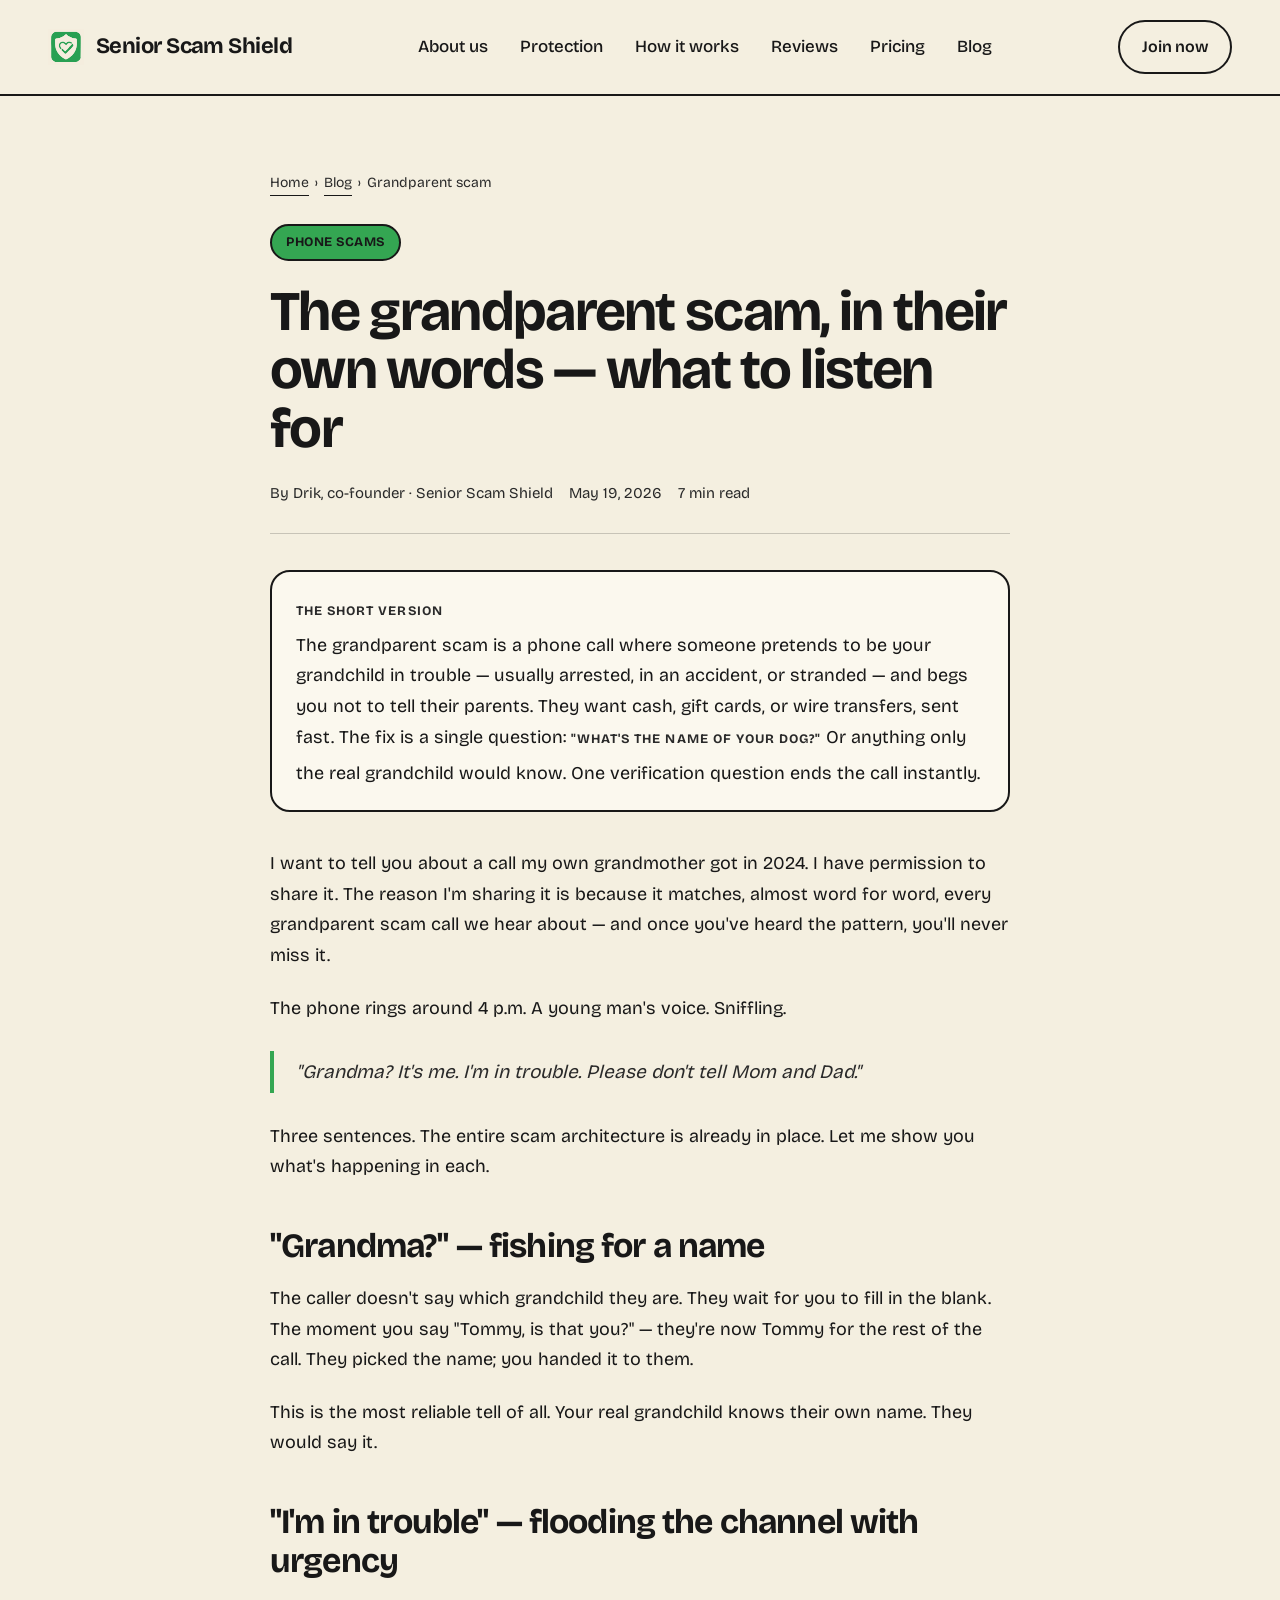
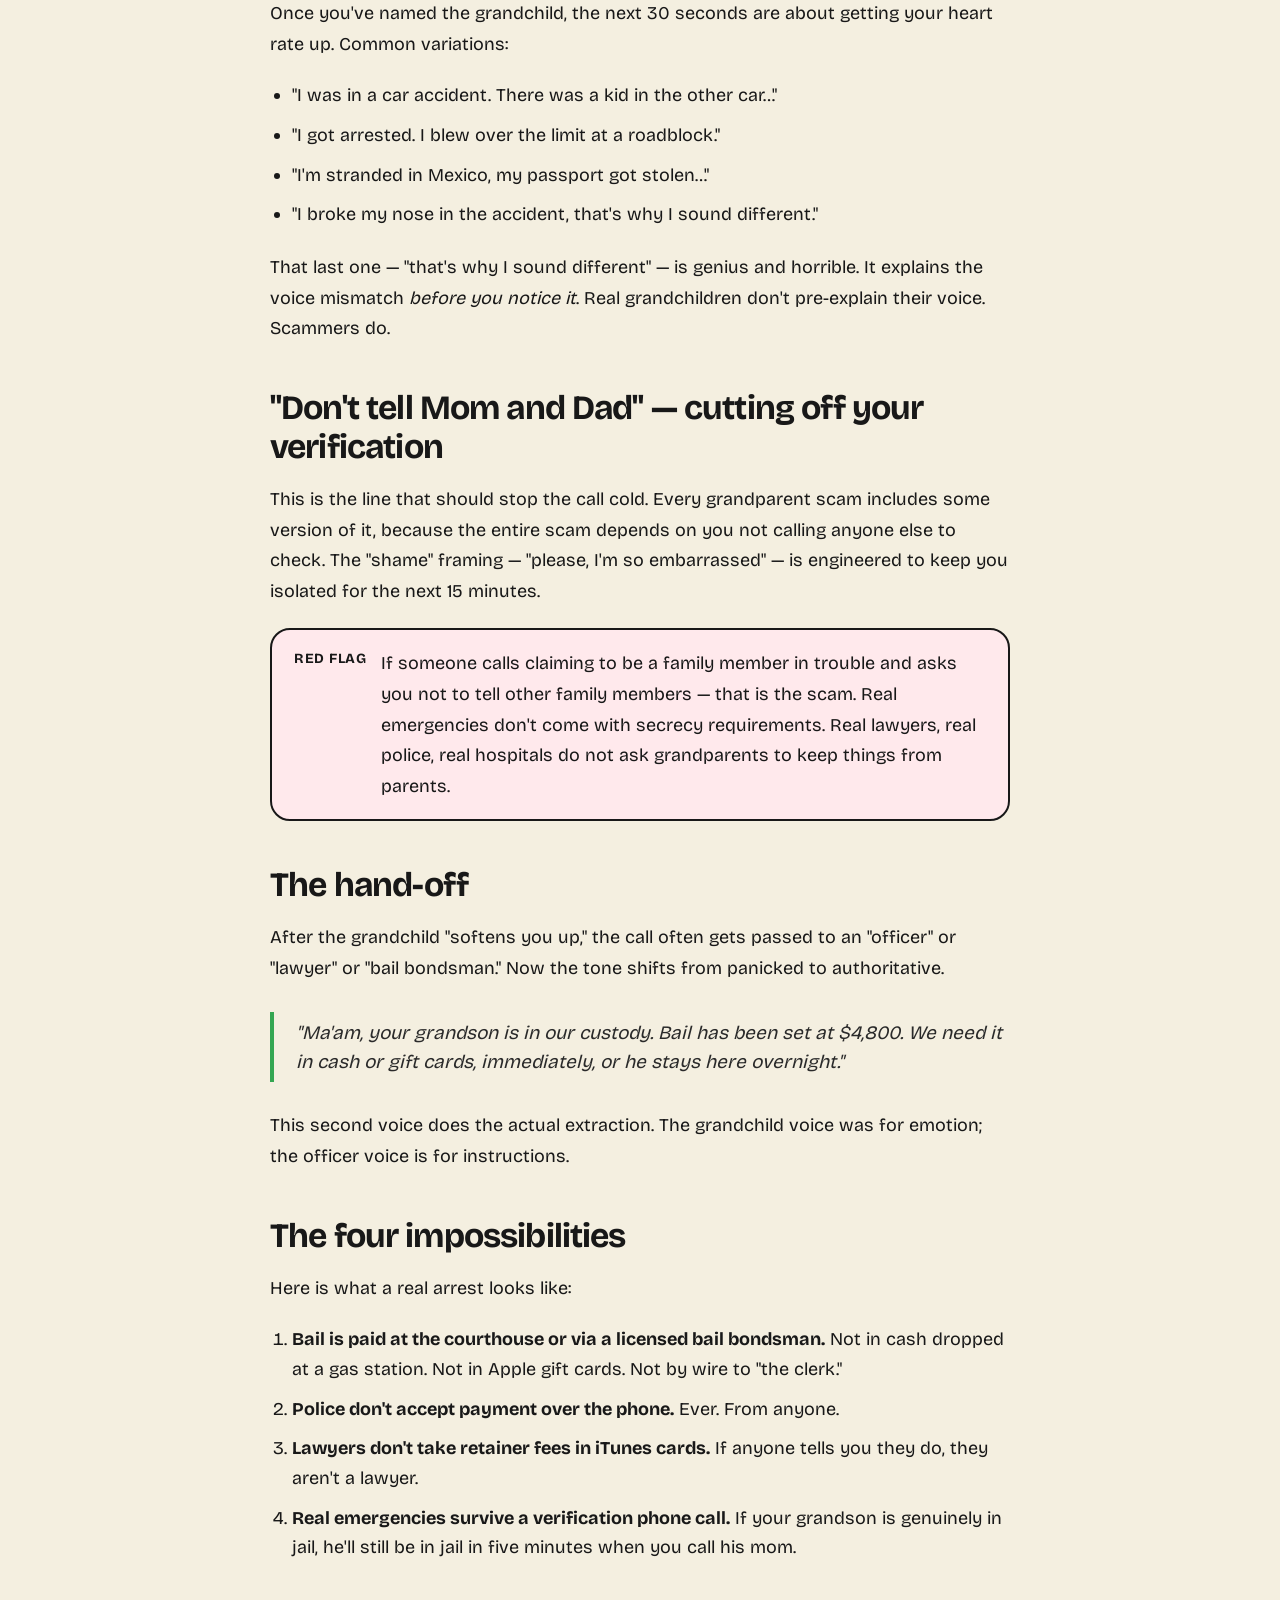
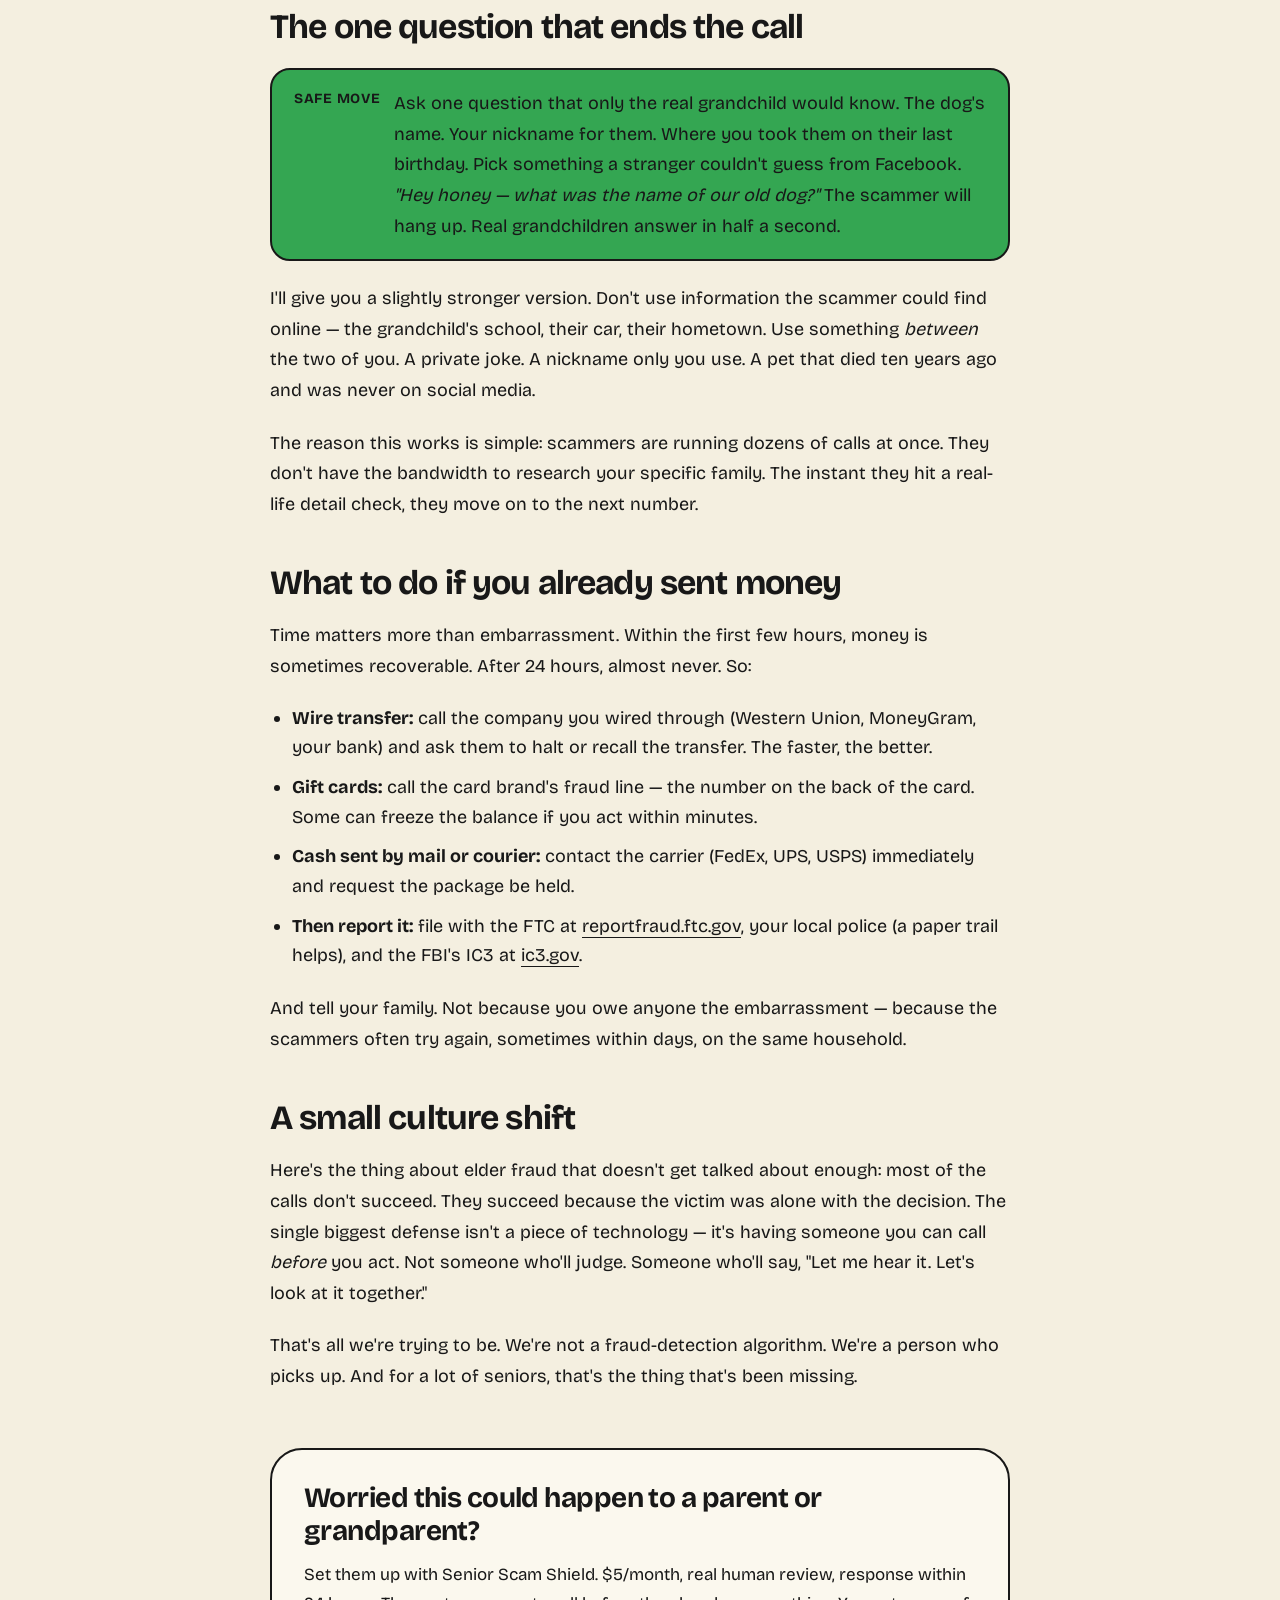
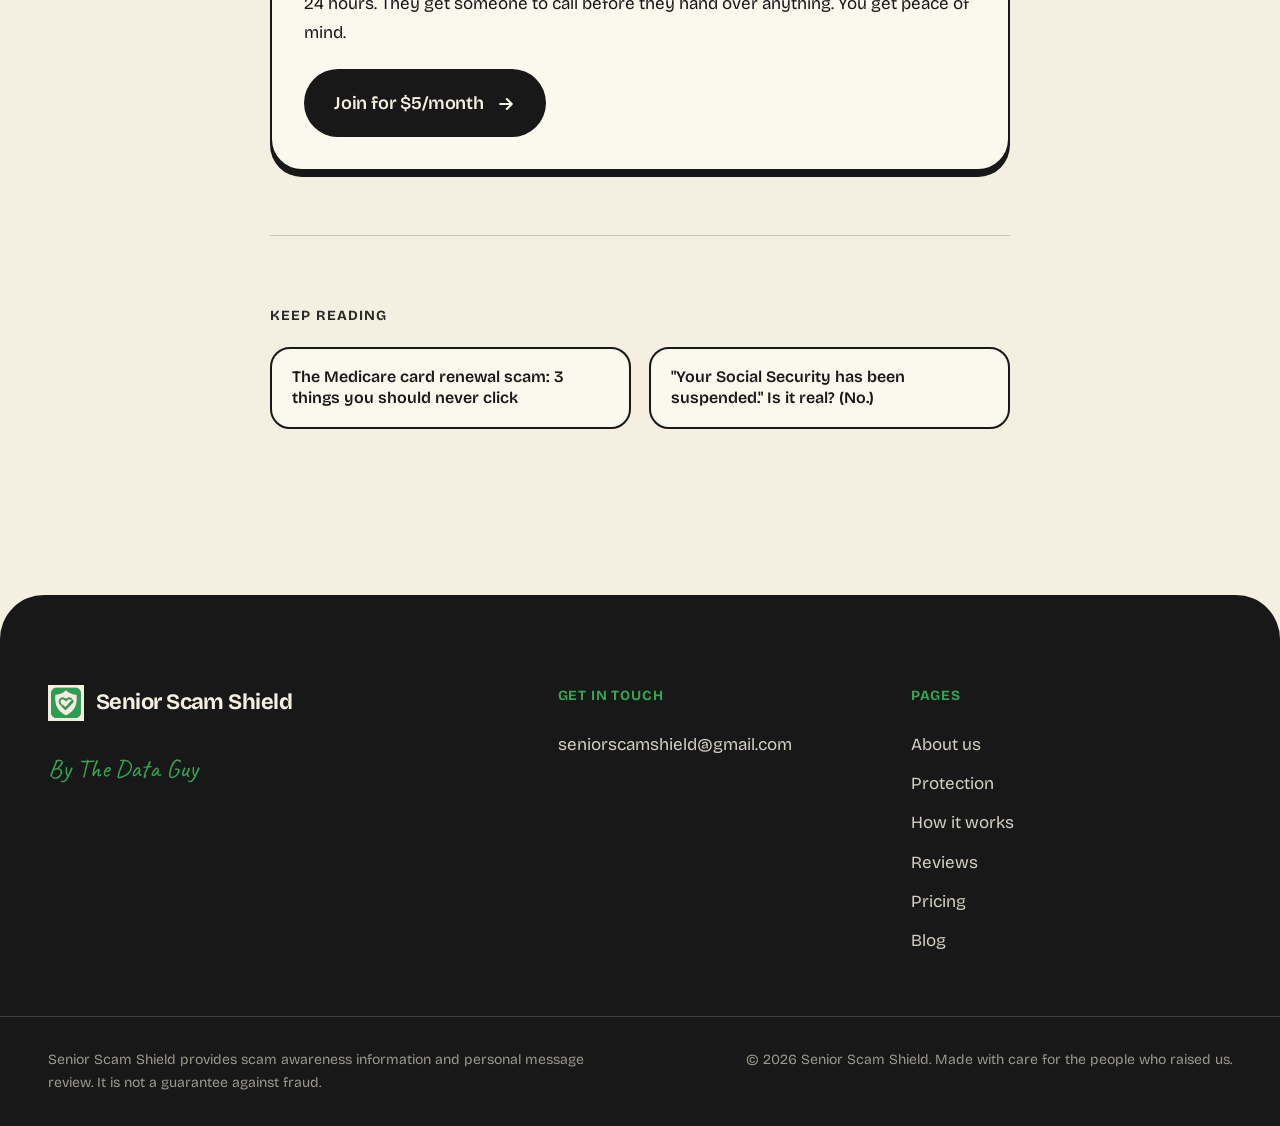
==== blog/grandparent-scam.html @ 58e9f5ec "Initial site build" ====
<!DOCTYPE html>
<html lang="en">
<head>
<meta charset="UTF-8" />
<meta name="viewport" content="width=device-width, initial-scale=1.0" />
<title>The Grandparent Scam, In Their Own Words — What to Listen For | Senior Scam Shield</title>
<meta name="description" content="A real-feeling script from the grandparent scam, broken down line by line. The exact phrases scammers use to bypass your judgment — and the one question that ends the call every time." />
<meta name="theme-color" content="#34A652" />
<meta name="robots" content="index, follow, max-image-preview:large" />
<link rel="canonical" href="https://seniorscamshield.io/blog/grandparent-scam.html" />

<meta property="og:type" content="article" />
<meta property="og:site_name" content="Senior Scam Shield" />
<meta property="og:title" content="The grandparent scam, in their own words — what to listen for" />
<meta property="og:description" content="A line-by-line breakdown of the grandparent scam and the one question that ends the call every time." />
<meta property="og:url" content="https://seniorscamshield.io/blog/grandparent-scam.html" />
<meta property="og:image" content="https://seniorscamshield.io/public/og-image.png" />
<meta property="og:image:width" content="1200" />
<meta property="og:image:height" content="630" />
<meta property="article:published_time" content="2026-05-19" />
<meta property="article:author" content="Drik" />
<meta property="article:section" content="Phone scams" />

<meta name="twitter:card" content="summary_large_image" />
<meta name="twitter:title" content="The grandparent scam, in their own words — what to listen for" />
<meta name="twitter:description" content="A line-by-line breakdown of the grandparent scam and the one question that ends the call every time." />
<meta name="twitter:image" content="https://seniorscamshield.io/public/og-image.png" />

<link rel="icon" href="../favicon.svg" type="image/svg+xml" />

<link rel="preconnect" href="https://fonts.googleapis.com" />
<link rel="preconnect" href="https://fonts.gstatic.com" crossorigin />
<link rel="dns-prefetch" href="https://gumroad.com" />
<link href="https://fonts.googleapis.com/css2?family=Bricolage+Grotesque:opsz,wght@12..96,300;12..96,400;12..96,500;12..96,600;12..96,700;12..96,800&family=Caveat:wght@500;700&display=swap" rel="stylesheet" />
<link rel="stylesheet" href="../styles.css" />
<link rel="stylesheet" href="blog.css" />

<script type="application/ld+json">
{
  "@context": "https://schema.org",
  "@graph": [
    {
      "@type": "BlogPosting",
      "@id": "https://seniorscamshield.io/blog/grandparent-scam.html",
      "headline": "The grandparent scam, in their own words — what to listen for",
      "description": "A line-by-line breakdown of the grandparent scam, the exact phrases scammers use, and the one question that ends the call every time.",
      "datePublished": "2026-05-19",
      "dateModified": "2026-05-19",
      "author": {
        "@type": "Person",
        "name": "Drik",
        "url": "https://seniorscamshield.io/#drik"
      },
      "publisher": {
        "@type": "Organization",
        "name": "Senior Scam Shield",
        "logo": {
          "@type": "ImageObject",
          "url": "https://seniorscamshield.io/public/logo.svg"
        }
      },
      "image": "https://seniorscamshield.io/public/og-image.png",
      "mainEntityOfPage": "https://seniorscamshield.io/blog/grandparent-scam.html",
      "inLanguage": "en-US",
      "articleSection": "Phone scams",
      "keywords": "grandparent scam, grandchild emergency scam, family emergency scam, grandparent scam script"
    },
    {
      "@type": "BreadcrumbList",
      "itemListElement": [
        { "@type": "ListItem", "position": 1, "name": "Home", "item": "https://seniorscamshield.io/" },
        { "@type": "ListItem", "position": 2, "name": "Blog", "item": "https://seniorscamshield.io/blog/" },
        { "@type": "ListItem", "position": 3, "name": "Grandparent scam" }
      ]
    }
  ]
}
</script>
</head>
<body>

<a href="#main" class="skip-link">Skip to content</a>

<header class="site-header">
  <div class="container header-inner">
    <a href="../" class="brand" aria-label="Senior Scam Shield home">
      <img src="../public/logo.svg" alt="" class="brand-mark" width="40" height="40" />
      <span class="brand-name">Senior Scam Shield</span>
    </a>
    <nav class="primary-nav" id="primary-nav" aria-label="Primary">
      <a href="../#about">About us</a>
      <a href="../#protection">Protection</a>
      <a href="../#how-it-works">How it works</a>
      <a href="../#reviews">Reviews</a>
      <a href="../#pricing">Pricing</a>
      <a href="./">Blog</a>
      <a href="https://seniorscamshield.gumroad.com/l/kubmg" class="mobile-join btn btn-primary btn-sm" data-checkout target="_blank" rel="noopener">Join now</a>
    </nav>
    <a href="https://seniorscamshield.gumroad.com/l/kubmg" class="btn btn-outline btn-sm desktop-join" data-checkout target="_blank" rel="noopener">Join now</a>
    <button class="menu-toggle" aria-label="Open menu" aria-expanded="false" aria-controls="primary-nav">
      <span></span><span></span><span></span>
    </button>
  </div>
</header>

<main id="main" class="article-wrap">
  <div class="container">
    <article class="article">
      <nav class="breadcrumb" aria-label="Breadcrumb">
        <a href="../">Home</a> <span aria-hidden="true">›</span>
        <a href="./">Blog</a> <span aria-hidden="true">›</span>
        <span>Grandparent scam</span>
      </nav>

      <span class="post-eyebrow">Phone scams</span>
      <h1>The grandparent scam, in their own words — what to listen for</h1>

      <div class="article-meta">
        <span>By Drik, co-founder · Senior Scam Shield</span>
        <span>May 19, 2026</span>
        <span>7 min read</span>
      </div>

      <div class="tldr">
        <strong>The short version</strong>
        <p style="margin:0;">The grandparent scam is a phone call where someone pretends to be your grandchild in trouble — usually arrested, in an accident, or stranded — and begs you not to tell their parents. They want cash, gift cards, or wire transfers, sent fast. The fix is a single question: <strong>"What's the name of your dog?"</strong> Or anything only the real grandchild would know. One verification question ends the call instantly.</p>
      </div>

      <p>I want to tell you about a call my own grandmother got in 2024. I have permission to share it. The reason I'm sharing it is because it matches, almost word for word, every grandparent scam call we hear about — and once you've heard the pattern, you'll never miss it.</p>

      <p>The phone rings around 4 p.m. A young man's voice. Sniffling.</p>

      <blockquote>"Grandma? It's me. I'm in trouble. Please don't tell Mom and Dad."</blockquote>

      <p>Three sentences. The entire scam architecture is already in place. Let me show you what's happening in each.</p>

      <h2>"Grandma?" — fishing for a name</h2>
      <p>The caller doesn't say which grandchild they are. They wait for you to fill in the blank. The moment you say "Tommy, is that you?" — they're now Tommy for the rest of the call. They picked the name; you handed it to them.</p>
      <p>This is the most reliable tell of all. Your real grandchild knows their own name. They would say it.</p>

      <h2>"I'm in trouble" — flooding the channel with urgency</h2>
      <p>Once you've named the grandchild, the next 30 seconds are about getting your heart rate up. Common variations:</p>
      <ul>
        <li>"I was in a car accident. There was a kid in the other car…"</li>
        <li>"I got arrested. I blew over the limit at a roadblock."</li>
        <li>"I'm stranded in Mexico, my passport got stolen…"</li>
        <li>"I broke my nose in the accident, that's why I sound different."</li>
      </ul>
      <p>That last one — "that's why I sound different" — is genius and horrible. It explains the voice mismatch <em>before you notice it</em>. Real grandchildren don't pre-explain their voice. Scammers do.</p>

      <h2>"Don't tell Mom and Dad" — cutting off your verification</h2>
      <p>This is the line that should stop the call cold. Every grandparent scam includes some version of it, because the entire scam depends on you not calling anyone else to check. The "shame" framing — "please, I'm so embarrassed" — is engineered to keep you isolated for the next 15 minutes.</p>

      <div class="red-flag">
        <span class="tag">Red flag</span>
        <p style="margin:0;">If someone calls claiming to be a family member in trouble and asks you not to tell other family members — that is the scam. Real emergencies don't come with secrecy requirements. Real lawyers, real police, real hospitals do not ask grandparents to keep things from parents.</p>
      </div>

      <h2>The hand-off</h2>
      <p>After the grandchild "softens you up," the call often gets passed to an "officer" or "lawyer" or "bail bondsman." Now the tone shifts from panicked to authoritative.</p>
      <blockquote>"Ma'am, your grandson is in our custody. Bail has been set at $4,800. We need it in cash or gift cards, immediately, or he stays here overnight."</blockquote>
      <p>This second voice does the actual extraction. The grandchild voice was for emotion; the officer voice is for instructions.</p>

      <h2>The four impossibilities</h2>
      <p>Here is what a real arrest looks like:</p>
      <ol>
        <li><strong>Bail is paid at the courthouse or via a licensed bail bondsman.</strong> Not in cash dropped at a gas station. Not in Apple gift cards. Not by wire to "the clerk."</li>
        <li><strong>Police don't accept payment over the phone.</strong> Ever. From anyone.</li>
        <li><strong>Lawyers don't take retainer fees in iTunes cards.</strong> If anyone tells you they do, they aren't a lawyer.</li>
        <li><strong>Real emergencies survive a verification phone call.</strong> If your grandson is genuinely in jail, he'll still be in jail in five minutes when you call his mom.</li>
      </ol>

      <h2>The one question that ends the call</h2>

      <div class="safe-tip">
        <span class="tag">Safe move</span>
        <p style="margin:0;">Ask one question that only the real grandchild would know. The dog's name. Your nickname for them. Where you took them on their last birthday. Pick something a stranger couldn't guess from Facebook. <em>"Hey honey — what was the name of our old dog?"</em> The scammer will hang up. Real grandchildren answer in half a second.</p>
      </div>

      <p>I'll give you a slightly stronger version. Don't use information the scammer could find online — the grandchild's school, their car, their hometown. Use something <em>between</em> the two of you. A private joke. A nickname only you use. A pet that died ten years ago and was never on social media.</p>

      <p>The reason this works is simple: scammers are running dozens of calls at once. They don't have the bandwidth to research your specific family. The instant they hit a real-life detail check, they move on to the next number.</p>

      <h2>What to do if you already sent money</h2>
      <p>Time matters more than embarrassment. Within the first few hours, money is sometimes recoverable. After 24 hours, almost never. So:</p>
      <ul>
        <li><strong>Wire transfer:</strong> call the company you wired through (Western Union, MoneyGram, your bank) and ask them to halt or recall the transfer. The faster, the better.</li>
        <li><strong>Gift cards:</strong> call the card brand's fraud line — the number on the back of the card. Some can freeze the balance if you act within minutes.</li>
        <li><strong>Cash sent by mail or courier:</strong> contact the carrier (FedEx, UPS, USPS) immediately and request the package be held.</li>
        <li><strong>Then report it:</strong> file with the FTC at <a href="https://reportfraud.ftc.gov/" target="_blank" rel="noopener">reportfraud.ftc.gov</a>, your local police (a paper trail helps), and the FBI's IC3 at <a href="https://www.ic3.gov/" target="_blank" rel="noopener">ic3.gov</a>.</li>
      </ul>
      <p>And tell your family. Not because you owe anyone the embarrassment — because the scammers often try again, sometimes within days, on the same household.</p>

      <h2>A small culture shift</h2>
      <p>Here's the thing about elder fraud that doesn't get talked about enough: most of the calls don't succeed. They succeed because the victim was alone with the decision. The single biggest defense isn't a piece of technology — it's having someone you can call <em>before</em> you act. Not someone who'll judge. Someone who'll say, "Let me hear it. Let's look at it together."</p>

      <p>That's all we're trying to be. We're not a fraud-detection algorithm. We're a person who picks up. And for a lot of seniors, that's the thing that's been missing.</p>

      <div class="article-cta">
        <h3>Worried this could happen to a parent or grandparent?</h3>
        <p>Set them up with Senior Scam Shield. $5/month, real human review, response within 24 hours. They get someone to call before they hand over anything. You get peace of mind.</p>
        <a href="https://seniorscamshield.gumroad.com/l/kubmg" class="btn btn-primary" data-checkout target="_blank" rel="noopener">
          Join for $5/month
          <svg viewBox="0 0 24 24" aria-hidden="true"><path d="M5 12h13M13 6l6 6-6 6" fill="none" stroke="currentColor" stroke-width="2.5" stroke-linecap="round" stroke-linejoin="round"/></svg>
        </a>
      </div>

      <section class="related">
        <h3>Keep reading</h3>
        <div class="related-list">
          <a href="medicare-card-renewal-scam.html">The Medicare card renewal scam: 3 things you should never click</a>
          <a href="social-security-suspended-call.html">"Your Social Security has been suspended." Is it real? (No.)</a>
        </div>
      </section>
    </article>
  </div>
</main>

<footer class="site-footer">
  <div class="container footer-inner">
    <div class="footer-brand">
      <a href="../" class="brand brand-light">
        <img src="../public/logo.svg" alt="" class="brand-mark" width="40" height="40" />
        <span class="brand-name">Senior Scam Shield</span>
      </a>
      <p class="footer-tag">By The Data Guy</p>
    </div>
    <div class="footer-cols">
      <div>
        <h4>Get in touch</h4>
        <address>
          <a href="mailto:seniorscamshield@gmail.com" class="footer-link">seniorscamshield@gmail.com</a>
        </address>
      </div>
      <div>
        <h4>Pages</h4>
        <a href="../#about" class="footer-link">About us</a>
        <a href="../#protection" class="footer-link">Protection</a>
        <a href="../#how-it-works" class="footer-link">How it works</a>
        <a href="../#reviews" class="footer-link">Reviews</a>
        <a href="../#pricing" class="footer-link">Pricing</a>
        <a href="./" class="footer-link">Blog</a>
      </div>
    </div>
  </div>
  <div class="container footer-disclaimer">
    <p>Senior Scam Shield provides scam awareness information and personal message review. It is not a guarantee against fraud.</p>
    <p class="footer-copy">© 2026 Senior Scam Shield. Made with care for the people who raised us.</p>
  </div>
</footer>

<script src="../script.js" defer></script>
</body>
</html>
---- styles.css ----
/* =========================================================
   Senior Scam Shield — Landing Page
   Tokens
========================================================= */
:root {
  /* Colors */
  --cream: #F4EFE0;
  --cream-2: #ECE6D2;
  --paper: #FBF8EE;
  --ink: #181818;
  --ink-soft: #2A2A2A;
  --lime: #34A652;
  --lime-deep: #2E944A;
  --green: #34A652;
  --primary-green: #34A652;
  --green-hover: #2E944A;
  --green-soft: #E8F6EC;
  --rose: #FF8FA1;
  --sun: #FFD66B;
  --line: #1818181A;
  --line-strong: #18181833;

  /* Type */
  --font-sans: 'Bricolage Grotesque', system-ui, -apple-system, sans-serif;
  --font-hand: 'Caveat', cursive;

  /* Radii */
  --r-sm: 12px;
  --r-md: 20px;
  --r-lg: 32px;
  --r-xl: 44px;
  --r-full: 999px;

  /* Spacing */
  --pad-section: clamp(64px, 8vw, 140px);
  --pad-container: clamp(20px, 4vw, 48px);
}

/* =========================================================
   Reset
========================================================= */
*, *::before, *::after { box-sizing: border-box; }
* { margin: 0; }
html { scroll-behavior: smooth; }
body {
  font-family: var(--font-sans);
  font-size: 19px;
  line-height: 1.6;
  color: var(--ink);
  background: var(--cream);
  -webkit-font-smoothing: antialiased;
  text-rendering: optimizeLegibility;
  overflow-x: hidden;
}
img, svg { display: block; max-width: 100%; }
a { color: inherit; text-decoration: none; }
button { font: inherit; color: inherit; background: none; border: 0; cursor: pointer; }
address { font-style: normal; }

.skip-link {
  position: absolute;
  left: -9999px;
  top: 0;
  background: var(--ink);
  color: var(--cream);
  padding: 14px 22px;
  border-radius: 0 0 var(--r-md) 0;
  font-weight: 600;
  z-index: 100;
}
.skip-link:focus { left: 0; outline: 3px solid var(--lime); outline-offset: 2px; }

/* Visible focus for keyboard users */
:focus { outline: none; }
a:focus-visible,
button:focus-visible,
.acc-head:focus-visible,
.faq-q:focus-visible {
  outline: 3px solid var(--ink);
  outline-offset: 4px;
  border-radius: 6px;
}
.btn:focus-visible {
  outline: 3px solid var(--ink);
  outline-offset: 4px;
}

/* =========================================================
   Doodle base utilities
========================================================= */
.doodle {
  display: block;
  object-fit: contain;
  user-select: none;
  -webkit-user-drag: none;
}
.doodle-small {
  width: 36px;
  height: 36px;
  object-fit: contain;
  flex-shrink: 0;
}
.doodle-accent {
  width: clamp(80px, 8vw, 120px);
  height: auto;
}
.doodle-section {
  width: clamp(180px, 22vw, 280px);
  height: auto;
}

/* =========================================================
   Layout helpers
========================================================= */
.container {
  width: 100%;
  max-width: 1280px;
  margin-inline: auto;
  padding-inline: var(--pad-container);
}

.section {
  padding-block: var(--pad-section);
  position: relative;
}

/* =========================================================
   Typography
========================================================= */
.display {
  font-family: var(--font-sans);
  font-weight: 700;
  letter-spacing: -0.035em;
  line-height: 0.95;
  font-size: clamp(48px, 8.4vw, 116px);
  color: var(--ink);
}
.section-title {
  font-family: var(--font-sans);
  font-weight: 700;
  letter-spacing: -0.03em;
  line-height: 1.02;
  font-size: clamp(38px, 5.5vw, 76px);
  color: var(--ink);
}
.section-title em {
  font-style: italic;
  font-weight: 700;
}
.section-eyebrow {
  display: inline-block;
  background: var(--lime);
  color: var(--ink);
  padding: 6px 16px;
  border-radius: var(--r-full);
  font-size: 16px;
  font-weight: 600;
  letter-spacing: -0.01em;
  border: 2px solid var(--ink);
}
.eyebrow-light {
  background: transparent;
  color: var(--cream);
  border-color: var(--cream);
}
.section-sub {
  margin-top: 18px;
  max-width: 620px;
  font-size: 19px;
  color: var(--ink-soft);
}

.section-header { margin-bottom: clamp(40px, 5vw, 72px); }
.section-header .section-title { margin-top: 22px; }
.section-header-row {
  display: flex;
  align-items: flex-end;
  justify-content: space-between;
  gap: 32px;
  flex-wrap: wrap;
}
.section-header-row > div { flex: 1; min-width: 280px; }
.doodle-seal {
  width: clamp(120px, 14vw, 180px);
  height: auto;
  transform: rotate(8deg);
  filter: drop-shadow(0 4px 0 rgba(24,24,24,.08));
}

/* =========================================================
   Buttons
========================================================= */
.btn {
  display: inline-flex;
  align-items: center;
  gap: 12px;
  padding: 18px 28px;
  font-weight: 600;
  font-size: 18px;
  letter-spacing: -0.01em;
  border-radius: var(--r-full);
  transition: transform .2s ease, box-shadow .2s ease, background .2s ease;
  border: 2px solid var(--ink);
}
.btn svg { width: 20px; height: 20px; }
.btn:hover { transform: translate(-2px, -2px); box-shadow: 4px 4px 0 0 var(--ink); }

.btn-primary { background: var(--ink); color: var(--cream); }
.btn-primary:hover { box-shadow: 4px 4px 0 0 var(--lime); }

.btn-dark { background: var(--ink); color: var(--cream); }
.btn-dark:hover { box-shadow: 4px 4px 0 0 var(--cream); }

.btn-outline { background: transparent; color: var(--ink); }
.btn-outline:hover { background: var(--ink); color: var(--cream); }

.btn-sm { padding: 12px 22px; font-size: 16px; }
.btn-large { padding: 22px 36px; font-size: 20px; }

.micro-note {
  display: inline-flex;
  align-items: center;
  gap: 8px;
  font-size: 15px;
  color: var(--ink-soft);
}
.micro-note svg { width: 18px; height: 18px; flex-shrink: 0; }

/* =========================================================
   Header
========================================================= */
.site-header {
  position: sticky;
  top: 0;
  z-index: 50;
  background: var(--cream);
  border-bottom: 2px solid var(--ink);
}
.header-inner {
  display: flex;
  align-items: center;
  justify-content: space-between;
  gap: 28px;
  padding-block: 20px;
}
.brand {
  display: inline-flex;
  align-items: center;
  gap: 12px;
  font-weight: 700;
  font-size: 22px;
  letter-spacing: -0.025em;
}
.brand-mark { width: 36px; height: 36px; flex-shrink: 0; }
.brand-name { white-space: nowrap; }

.primary-nav {
  display: flex;
  gap: 28px;
  font-size: 17px;
  font-weight: 500;
  align-items: center;
}
/* Join-in-nav: only shown when nav drops down on mobile */
.mobile-join { display: none; }
.primary-nav a {
  position: relative;
  padding: 4px 2px;
}
.primary-nav a::after {
  content: "";
  position: absolute;
  left: 0;
  right: 100%;
  bottom: 0;
  height: 2px;
  background: var(--ink);
  transition: right .3s ease;
}
.primary-nav a:hover::after { right: 0; }

.menu-toggle {
  display: none;
  width: 44px;
  height: 44px;
  flex-direction: column;
  justify-content: center;
  align-items: center;
  gap: 5px;
  border: 2px solid var(--ink);
  border-radius: var(--r-full);
}
.menu-toggle span {
  display: block;
  width: 18px;
  height: 2px;
  background: var(--ink);
  border-radius: 2px;
}

/* =========================================================
   Hero
========================================================= */
.hero {
  padding-top: clamp(40px, 6vw, 96px);
  padding-bottom: clamp(60px, 7vw, 100px);
  position: relative;
  overflow: hidden;
}
.hero-grid {
  display: grid;
  grid-template-columns: 1.05fr 1fr;
  gap: clamp(40px, 6vw, 80px);
  align-items: center;
}
.eyebrow {
  display: inline-flex;
  align-items: center;
  gap: 10px;
  padding: 8px 18px;
  background: var(--paper);
  border: 2px solid var(--ink);
  border-radius: var(--r-full);
  font-size: 15px;
  font-weight: 500;
  letter-spacing: -0.005em;
  margin-bottom: 28px;
}
.eyebrow-dot {
  width: 10px;
  height: 10px;
  background: var(--lime);
  border-radius: 50%;
  border: 1.5px solid var(--ink);
}

.hl {
  position: relative;
  display: inline-block;
}
.hl::before {
  content: "";
  position: absolute;
  inset: 6% -4% 12% -4%;
  background: var(--lime);
  border-radius: 12px;
  z-index: -1;
  transform: rotate(-1deg);
}
.underline-doodle {
  position: absolute;
  left: 0;
  right: 0;
  bottom: -8px;
  width: 100%;
  height: 14px;
}

.lede {
  margin-top: 32px;
  font-size: clamp(18px, 1.6vw, 22px);
  max-width: 540px;
  color: var(--ink-soft);
  line-height: 1.55;
}
.cta-row {
  margin-top: 36px;
  display: flex;
  flex-wrap: wrap;
  align-items: center;
  gap: 22px;
}

/* Hero illustration */
.hero-art {
  position: relative;
  display: flex;
  align-items: center;
  justify-content: center;
  min-height: 600px;
  transform: translateY(-64px);
}
.hero-orbits {
  position: absolute;
  inset: 0;
  width: 100%;
  height: 100%;
  z-index: 1;
  pointer-events: none;
}
.doodle-hero {
  position: relative;
  z-index: 2;
  width: clamp(340px, 55vw, 720px);
  height: auto;
  filter: drop-shadow(0 8px 0 rgba(24,24,24,.06));
  animation: float 6s ease-in-out infinite;
}
@keyframes float {
  0%, 100% { transform: translateY(0); }
  50% { transform: translateY(-8px); }
}
.hero-handnote {
  position: absolute;
  font-family: var(--font-hand);
  font-size: 26px;
  color: var(--ink);
  transform: rotate(-6deg);
  bottom: 2%;
  left: 4%;
  z-index: 3;
}

/* =========================================================
   Trust strip
========================================================= */
.trust-strip {
  background: var(--ink);
  color: var(--cream);
  padding-block: 26px;
  border-block: 2px solid var(--ink);
  overflow: hidden;
}
.trust-track {
  display: flex;
  align-items: center;
  justify-content: space-between;
  gap: 18px;
  font-size: 18px;
  font-weight: 500;
  letter-spacing: -0.01em;
  flex-wrap: wrap;
}
.trust-item {
  display: inline-flex;
  align-items: center;
  gap: 12px;
}
.trust-item .doodle-small {
  background: var(--cream);
  border-radius: 12px;
  padding: 4px;
  border: 1.5px solid rgba(244,239,224,.16);
}
.trust-sep { color: var(--lime); font-size: 14px; }

/* =========================================================
   Cards (Protection)
========================================================= */
.section-protection { background: var(--cream); }

.card-grid {
  display: grid;
  grid-template-columns: repeat(2, 1fr);
  gap: 28px;
}
.card {
  position: relative;
  border-radius: var(--r-lg);
  border: 2px solid var(--ink);
  padding: 36px 36px 32px;
  display: flex;
  flex-direction: column;
  gap: 18px;
  box-shadow: 0 6px 0 0 var(--ink);
  transition: transform .25s ease, box-shadow .25s ease;
  min-height: 320px;
}
.card:hover {
  transform: translate(-3px, -3px);
  box-shadow: 9px 9px 0 0 var(--ink);
}
.card-cream { background: var(--paper); }
.card-lime { background: var(--lime); }
.card-black { background: var(--ink); color: var(--cream); border-color: var(--ink); }
.card-black .learn-more { color: var(--cream); }

.card-title {
  font-size: clamp(22px, 2vw, 30px);
  font-weight: 700;
  letter-spacing: -0.02em;
  line-height: 1.1;
}
.card p {
  font-size: 17px;
  line-height: 1.55;
  color: inherit;
  opacity: .92;
  max-width: 28em;
  padding-right: 120px;
}
.learn-more {
  display: inline-flex;
  align-items: center;
  gap: 10px;
  font-weight: 600;
  font-size: 16px;
  margin-top: auto;
  padding-top: 12px;
  align-self: flex-start;
}
.learn-more svg { width: 18px; height: 18px; transition: transform .2s ease; }
.learn-more:hover svg { transform: translateX(4px); }
.learn-more-lime { color: var(--lime); }
.learn-more-light { color: var(--cream); }

/* Card doodle illustration (img) */
.card .doodle-card {
  position: absolute;
  top: 22px;
  right: 22px;
  width: clamp(80px, 8vw, 110px);
  height: auto;
  transition: transform .3s ease;
  transform: rotate(-2deg);
}
.card:hover .doodle-card { transform: translateY(-3px) rotate(2deg); }
/* On lime/black cards the cream PNG-background creates a seam — wrap with cream tile */
.card-lime .doodle-card,
.card-black .doodle-card {
  background: var(--paper);
  border: 2px solid var(--ink);
  border-radius: 18px;
  padding: 6px;
}
.card .card-title { padding-right: 110px; max-width: 18ch; }

/* =========================================================
   Accordion (How it works)
========================================================= */
.section-how { background: var(--cream); padding-top: clamp(48px, 6vw, 80px); }

.accordion {
  display: flex;
  flex-direction: column;
  gap: 22px;
}
.acc-row {
  border: 2px solid var(--ink);
  border-radius: var(--r-lg);
  background: var(--paper);
  box-shadow: 0 6px 0 0 var(--ink);
  overflow: hidden;
  transition: background .3s ease;
}
.acc-row.acc-lime { background: var(--lime); }

.acc-head {
  display: grid;
  grid-template-columns: auto auto 1fr auto;
  align-items: center;
  gap: 22px;
  width: 100%;
  padding: 24px 34px;
  text-align: left;
}
.acc-doodle-inline {
  width: 56px;
  height: 56px;
  object-fit: contain;
  flex-shrink: 0;
  border-radius: 14px;
  border: 1.5px solid var(--ink);
  background: var(--paper);
  padding: 4px;
}
.acc-doodle img { max-width: 200px; height: auto; }
.acc-num {
  font-size: 24px;
  font-weight: 700;
  letter-spacing: -0.02em;
}
.acc-title {
  font-size: clamp(22px, 2.4vw, 32px);
  font-weight: 700;
  letter-spacing: -0.025em;
  line-height: 1.1;
}
.acc-icon { width: 44px; height: 44px; }
.acc-icon svg { width: 100%; height: 100%; transition: transform .3s ease; }

.acc-body {
  max-height: 0;
  overflow: hidden;
  transition: max-height .4s ease;
}
.acc-row.is-open .acc-body { max-height: 600px; }
.acc-row.is-open .acc-icon svg { transform: rotate(45deg); }

.acc-body-grid {
  display: grid;
  grid-template-columns: 1.4fr 1fr;
  gap: 40px;
  padding: 0 34px 32px;
  align-items: center;
}
.acc-body-grid p {
  font-size: 18px;
  line-height: 1.6;
  max-width: 56ch;
}
.acc-doodle { display: flex; justify-content: flex-end; }
.acc-doodle img { max-width: 220px; height: auto; transform: rotate(-3deg); }

/* =========================================================
   Scam examples
========================================================= */
.section-examples { background: var(--cream); padding-bottom: clamp(40px, 5vw, 72px); }

.examples-card {
  background: var(--ink);
  color: var(--cream);
  border-radius: var(--r-xl);
  padding: clamp(40px, 6vw, 80px) clamp(28px, 5vw, 70px);
  position: relative;
}
.examples-head { display: flex; justify-content: space-between; align-items: end; flex-wrap: wrap; gap: 24px; margin-bottom: 52px; }
.examples-title {
  font-size: clamp(34px, 4.5vw, 56px);
  font-weight: 700;
  letter-spacing: -0.03em;
  line-height: 1.05;
  max-width: 14ch;
}
.examples-sub { color: rgba(244,239,224,.72); font-size: 17px; max-width: 32ch; }

.examples-grid {
  display: grid;
  grid-template-columns: repeat(4, 1fr);
  gap: 28px;
}
.example {
  border-top: 2px solid rgba(244,239,224,.25);
  padding-top: 24px;
  display: flex;
  flex-direction: column;
}
.icon-tile {
  width: 64px;
  height: 64px;
  border-radius: 18px;
  background: var(--cream);
  border: 1.5px solid var(--cream);
  display: grid;
  place-items: center;
  margin-bottom: 20px;
  box-shadow: 0 4px 0 0 rgba(0,0,0,.35);
}
.icon-tile img {
  width: 44px;
  height: 44px;
  object-fit: contain;
}
.example-num {
  font-family: var(--font-sans);
  font-size: 14px;
  font-weight: 700;
  letter-spacing: 0.05em;
  color: var(--lime);
  margin-bottom: 18px;
}
.example h3 {
  font-size: 24px;
  font-weight: 700;
  letter-spacing: -0.02em;
  margin-bottom: 12px;
  line-height: 1.15;
}
.example p {
  font-size: 16px;
  color: rgba(244,239,224,.72);
  line-height: 1.6;
  margin-bottom: 22px;
}

/* =========================================================
   Founders
========================================================= */
.section-founders { background: var(--cream); }

.founder-grid {
  display: grid;
  grid-template-columns: repeat(2, 1fr);
  gap: 28px;
}
.founder {
  background: var(--paper);
  border: 2px solid var(--ink);
  border-radius: var(--r-lg);
  padding: 36px;
  box-shadow: 0 6px 0 0 var(--ink);
  transition: transform .25s ease, box-shadow .25s ease;
}
.founder:hover { transform: translate(-3px, -3px); box-shadow: 9px 9px 0 0 var(--ink); }

.founder-top {
  display: flex;
  align-items: center;
  justify-content: space-between;
  gap: 18px;
  margin-bottom: 28px;
}
.avatar {
  width: 84px; height: 84px;
  background: var(--lime);
  border: 2px solid var(--ink);
  border-radius: 50%;
  display: grid;
  place-items: center;
  font-size: 36px;
  font-weight: 700;
  letter-spacing: -0.02em;
}
.avatar-dark { background: var(--ink); color: var(--lime); }

.badge {
  display: inline-flex;
  align-items: center;
  gap: 8px;
  padding: 8px 14px;
  background: var(--cream);
  border: 2px solid var(--ink);
  border-radius: var(--r-full);
  font-size: 14px;
  font-weight: 600;
}
.badge svg { width: 16px; height: 16px; }

.founder h3 {
  font-size: clamp(24px, 2.4vw, 32px);
  font-weight: 700;
  letter-spacing: -0.02em;
  line-height: 1.1;
  margin-bottom: 6px;
}
.founder-role {
  font-size: 15px;
  color: var(--ink-soft);
  margin-bottom: 18px;
  display: inline-block;
  padding: 4px 12px;
  background: var(--cream);
  border-radius: var(--r-full);
  border: 1.5px dashed var(--line-strong);
}
.founder p {
  font-size: 17px;
  line-height: 1.6;
  color: var(--ink-soft);
}

/* =========================================================
   Reviews
========================================================= */
.section-reviews { background: var(--cream); }

.reviews-card {
  background: var(--ink);
  color: var(--cream);
  border-radius: var(--r-xl);
  padding: clamp(40px, 6vw, 80px) clamp(28px, 5vw, 64px);
}
.reviews-head {
  display: flex;
  justify-content: space-between;
  align-items: end;
  flex-wrap: wrap;
  gap: 24px;
  margin-bottom: 48px;
}
.reviews-accent {
  width: clamp(90px, 9vw, 130px);
  height: auto;
  transform: rotate(-8deg);
  background: var(--paper);
  border: 2px solid var(--ink);
  border-radius: 24px;
  padding: 8px;
}
.reviews-title {
  font-size: clamp(34px, 4.5vw, 56px);
  font-weight: 700;
  letter-spacing: -0.03em;
  line-height: 1.05;
}

.reviews-grid {
  display: grid;
  grid-template-columns: repeat(3, 1fr);
  gap: 24px;
}
.review {
  background: rgba(244,239,224,.06);
  border: 2px solid rgba(244,239,224,.18);
  border-radius: var(--r-md);
  padding: 32px 28px 28px;
  display: flex;
  flex-direction: column;
  gap: 18px;
  position: relative;
}
.review-lime {
  background: var(--lime);
  color: var(--ink);
  border-color: var(--ink);
}
.review-lime .review-author span { color: var(--ink-soft); }

.stars { color: var(--lime); font-size: 22px; letter-spacing: 2px; }
.review-lime .stars { color: var(--ink); }
.review blockquote {
  font-size: 19px;
  line-height: 1.5;
  font-weight: 500;
  letter-spacing: -0.01em;
}
.review-author {
  display: flex;
  align-items: center;
  gap: 14px;
  margin-top: auto;
  padding-top: 18px;
  border-top: 1.5px solid rgba(244,239,224,.16);
}
.review-lime .review-author { border-top-color: rgba(24,24,24,.2); }
.review-avatar {
  width: 46px; height: 46px;
  background: var(--lime);
  color: var(--ink);
  border: 2px solid var(--ink);
  border-radius: 50%;
  display: grid;
  place-items: center;
  font-weight: 700;
  font-size: 18px;
}
.review-lime .review-avatar { background: var(--ink); color: var(--lime); }
.review-author strong { display: block; font-size: 17px; font-weight: 700; }
.review-author span { font-size: 14px; color: rgba(244,239,224,.6); }

/* =========================================================
   FAQ
========================================================= */
.section-faq { background: var(--cream); }
.faq-layout {
  display: grid;
  grid-template-columns: 1fr 1.4fr;
  gap: clamp(40px, 6vw, 96px);
  align-items: start;
}
.faq-side .section-title { margin-top: 22px; }
.faq-side .section-sub { margin-top: 22px; }
.faq-side .section-sub a { font-weight: 600; border-bottom: 2px solid var(--ink); }
.faq-doodle {
  width: clamp(180px, 22vw, 260px);
  height: auto;
  margin-top: 36px;
  transform: rotate(-4deg);
}

.faq-list { display: flex; flex-direction: column; gap: 14px; }
.faq-row {
  border: 2px solid var(--ink);
  border-radius: var(--r-md);
  background: var(--paper);
  overflow: hidden;
  transition: background .3s ease;
}
.faq-row.is-open { background: var(--lime); }
.faq-q {
  display: flex;
  justify-content: space-between;
  align-items: center;
  width: 100%;
  text-align: left;
  padding: 22px 26px;
  font-size: 19px;
  font-weight: 600;
  letter-spacing: -0.015em;
  gap: 18px;
}
.faq-q span:first-child { line-height: 1.3; }
.faq-toggle {
  width: 36px; height: 36px;
  border: 2px solid var(--ink);
  border-radius: 50%;
  display: grid;
  place-items: center;
  flex-shrink: 0;
  background: var(--cream);
  transition: transform .3s ease, background .3s ease;
}
.faq-toggle svg { width: 18px; height: 18px; }
.faq-row.is-open .faq-toggle { transform: rotate(180deg); background: var(--ink); color: var(--cream); }

.faq-a {
  max-height: 0;
  overflow: hidden;
  transition: max-height .4s ease;
}
.faq-row.is-open .faq-a { max-height: 400px; }
.faq-a p {
  padding: 0 26px 24px;
  font-size: 17px;
  line-height: 1.6;
  color: var(--ink-soft);
  max-width: 60ch;
}
.faq-row.is-open .faq-a p { color: var(--ink); }

/* =========================================================
   Final CTA
========================================================= */
.section-cta { padding-top: 40px; padding-bottom: 40px; background: var(--cream); }

.final-cta {
  position: relative;
  background: var(--lime);
  border: 2px solid var(--ink);
  border-radius: var(--r-xl);
  padding: clamp(48px, 7vw, 100px) clamp(24px, 5vw, 80px);
  overflow: hidden;
  box-shadow: 0 8px 0 0 var(--ink);
}
.final-cta-inner {
  position: relative;
  z-index: 2;
  display: grid;
  grid-template-columns: 1.25fr 1fr;
  gap: clamp(32px, 5vw, 72px);
  align-items: center;
}
.final-cta-text {
  display: flex;
  flex-direction: column;
  align-items: flex-start;
  gap: 22px;
}
.final-cta-art {
  display: flex;
  justify-content: center;
  align-items: center;
}
.doodle-final {
  width: clamp(220px, 26vw, 380px);
  height: auto;
  transform: rotate(2deg);
  background: var(--paper);
  border: 2.5px solid var(--ink);
  border-radius: 28px;
  padding: 14px;
  box-shadow: 0 8px 0 0 var(--ink);
}
.eyebrow-on-lime {
  background: var(--ink);
  color: var(--cream);
  border-color: var(--ink);
}
.final-title {
  font-size: clamp(36px, 5vw, 68px);
  font-weight: 700;
  letter-spacing: -0.032em;
  line-height: 1.02;
  margin-top: 6px;
}
.final-title .italic { font-style: italic; }
.final-copy {
  font-size: 19px;
  line-height: 1.55;
  color: var(--ink-soft);
  max-width: 48ch;
}
.doodle-micro {
  width: 32px;
  height: 32px;
  object-fit: contain;
  flex-shrink: 0;
  background: var(--paper);
  border: 1.5px solid var(--ink);
  border-radius: 50%;
  padding: 3px;
}

.cta-doodle { position: absolute; opacity: .35; pointer-events: none; }
.cta-doodle-2 { bottom: 6%; right: 4%; width: 110px; }
.cta-doodle-3 { top: 8%; right: 8%; width: 60px; transform: rotate(15deg); }

/* =========================================================
   Footer
========================================================= */
.site-footer {
  background: var(--ink);
  color: var(--cream);
  padding-block: clamp(56px, 7vw, 96px) 32px;
  margin-top: clamp(40px, 5vw, 80px);
  border-top-left-radius: var(--r-xl);
  border-top-right-radius: var(--r-xl);
}
.footer-inner {
  display: grid;
  grid-template-columns: 1fr 1.5fr;
  gap: 60px;
  padding-bottom: 56px;
  border-bottom: 1.5px solid rgba(244,239,224,.18);
}
.brand-light .brand-name { color: var(--cream); }
.footer-tag {
  margin-top: 18px;
  font-family: var(--font-hand);
  font-size: 26px;
  color: var(--lime);
}
.footer-cols {
  display: grid;
  grid-template-columns: 1fr 1fr;
  gap: 32px;
}
.footer-cols h4 {
  font-size: 14px;
  font-weight: 700;
  letter-spacing: 0.06em;
  text-transform: uppercase;
  color: var(--lime);
  margin-bottom: 18px;
}
.footer-link {
  display: block;
  padding-block: 6px;
  font-size: 17px;
  color: var(--cream);
  opacity: .85;
  transition: opacity .2s ease, transform .2s ease;
}
.footer-link:hover { opacity: 1; transform: translateX(4px); }

.footer-disclaimer {
  margin-top: 32px;
  display: flex;
  justify-content: space-between;
  flex-wrap: wrap;
  gap: 20px;
  font-size: 14px;
  color: rgba(244,239,224,.6);
  line-height: 1.6;
}
.footer-disclaimer p { max-width: 60ch; }

/* =========================================================
   Responsive
========================================================= */
@media (max-width: 1100px) {
  .examples-grid { grid-template-columns: repeat(2, 1fr); }
}

@media (max-width: 980px) {
  .hero-grid { grid-template-columns: 1fr; }
  .hero-art { order: 2; max-width: 520px; margin-inline: auto; min-height: 380px; }
  .card-grid { grid-template-columns: 1fr; }
  .reviews-grid { grid-template-columns: 1fr; }
  .founder-grid { grid-template-columns: 1fr; }
  .faq-layout { grid-template-columns: 1fr; }
  .acc-body-grid { grid-template-columns: 1fr; }
  .acc-doodle img { margin-left: 0; max-width: 160px; }
  .final-cta-inner { grid-template-columns: 1fr; text-align: left; }
  .final-cta-art { order: 2; }
  .footer-inner { grid-template-columns: 1fr; gap: 40px; }
  .section-header-row { flex-direction: column; align-items: flex-start; }
  .doodle-seal { align-self: flex-end; transform: rotate(8deg) translateY(-40px); }
  .reviews-accent { display: none; }
  .faq-doodle { display: none; }
}

@media (max-width: 760px) {
  .primary-nav, .header-inner > .btn { display: none; }
  .menu-toggle { display: inline-flex; }
  .examples-grid { grid-template-columns: 1fr; gap: 20px; }
  .acc-head { grid-template-columns: auto 1fr auto; padding: 22px 22px; gap: 14px; }
  .acc-doodle-inline { display: none; }
  .doodle-seal { display: none; }
  .card .doodle-card { width: 64px; top: 18px; right: 18px; }
  .card .card-title { padding-right: 70px; }
  .card p { padding-right: 80px; }
  .trust-item .doodle-small { width: 28px; height: 28px; }
  .primary-nav.is-open {
    display: flex;
    position: absolute;
    top: 80px;
    left: 20px;
    right: 20px;
    flex-direction: column;
    align-items: stretch;
    background: var(--cream);
    border: 2px solid var(--ink);
    border-radius: var(--r-md);
    padding: 22px;
    gap: 8px;
    z-index: 40;
    box-shadow: 0 8px 0 0 var(--ink);
  }
  .primary-nav.is-open a { padding: 12px 8px; border-bottom: 1.5px dashed var(--line-strong); }
  .primary-nav.is-open a:last-child { border-bottom: 0; }
  .primary-nav.is-open .mobile-join {
    display: inline-flex;
    justify-content: center;
    margin-top: 8px;
    padding: 14px 22px;
    border-bottom: 0;
  }
  body { font-size: 18px; }
  .acc-head { padding: 22px 24px; gap: 16px; }
  .acc-body-grid { padding: 0 24px 24px; }
  .card { padding: 28px 26px 26px; min-height: 280px; }
  .card .card-illu { width: 92px; top: 22px; right: 22px; }
  .card .card-title { padding-right: 64px; }
  .trust-track { justify-content: flex-start; gap: 14px; }
  .trust-sep { display: none; }
  .footer-cols { grid-template-columns: 1fr; }
  .footer-disclaimer { flex-direction: column; }
}

@media (max-width: 480px) {
  .btn { padding: 16px 24px; font-size: 17px; }
  .btn-large { padding: 18px 28px; font-size: 18px; }
  .hero-handnote { display: none; }
  .examples-card, .reviews-card { padding: 36px 22px; }
  .final-cta { padding: 48px 22px; }
}

/* =========================================================
   Reveal on scroll
========================================================= */
.reveal {
  opacity: 0;
  transform: translateY(30px);
  transition: opacity .8s ease, transform .8s ease;
}
.reveal.in {
  opacity: 1;
  transform: translateY(0);
}

/* Reduced motion */
@media (prefers-reduced-motion: reduce) {
  *, *::before, *::after {
    animation-duration: 0.01ms !important;
    transition-duration: 0.01ms !important;
  }
  html { scroll-behavior: auto; }
}
---- blog/blog.css ----
/* =========================================================
   Blog styles — extends styles.css
========================================================= */

/* Blog index */
.blog-hero {
  padding-block: clamp(48px, 7vw, 96px) clamp(28px, 4vw, 56px);
}
.blog-hero .display { font-size: clamp(42px, 6.5vw, 84px); }

.post-grid {
  display: grid;
  grid-template-columns: repeat(auto-fill, minmax(320px, 1fr));
  gap: 28px;
  padding-block: clamp(28px, 4vw, 56px) clamp(56px, 8vw, 120px);
}
.post-card {
  display: flex;
  flex-direction: column;
  gap: 14px;
  padding: 32px;
  background: var(--paper);
  border: 2px solid var(--ink);
  border-radius: var(--r-lg);
  box-shadow: 0 6px 0 0 var(--ink);
  transition: transform .25s ease, box-shadow .25s ease;
  text-decoration: none;
  color: inherit;
}
.post-card:hover {
  transform: translate(-3px, -3px);
  box-shadow: 9px 9px 0 0 var(--ink);
}
.post-card.tinted-lime { background: var(--lime); color: var(--ink); }
.post-card .post-eyebrow {
  display: inline-block;
  background: var(--lime);
  color: var(--ink);
  padding: 4px 12px;
  border-radius: var(--r-full);
  font-size: 13px;
  font-weight: 700;
  letter-spacing: 0.04em;
  text-transform: uppercase;
  border: 2px solid var(--ink);
  width: max-content;
}
.post-card.tinted-lime .post-eyebrow { background: var(--ink); color: var(--lime); border-color: var(--ink); }
.post-card h2 {
  font-size: clamp(22px, 2.2vw, 28px);
  font-weight: 700;
  letter-spacing: -0.02em;
  line-height: 1.15;
}
.post-card p {
  font-size: 16px;
  line-height: 1.55;
  color: var(--ink-soft);
}
.post-card .post-meta {
  margin-top: auto;
  padding-top: 8px;
  font-size: 14px;
  color: var(--ink-soft);
  display: flex;
  align-items: center;
  gap: 10px;
}
.post-card .post-meta::before {
  content: "";
  width: 8px; height: 8px;
  background: var(--lime);
  border: 1.5px solid var(--ink);
  border-radius: 50%;
}

/* Article page */
.article-wrap {
  padding-block: clamp(40px, 6vw, 80px) clamp(60px, 8vw, 120px);
}
.article {
  max-width: 740px;
  margin-inline: auto;
}
.breadcrumb {
  font-size: 14px;
  color: var(--ink-soft);
  margin-bottom: 28px;
  display: flex;
  flex-wrap: wrap;
  gap: 6px;
}
.breadcrumb a { border-bottom: 1.5px solid var(--ink); }
.article .post-eyebrow {
  display: inline-block;
  background: var(--lime);
  color: var(--ink);
  padding: 6px 14px;
  border-radius: var(--r-full);
  font-size: 13px;
  font-weight: 700;
  letter-spacing: 0.04em;
  text-transform: uppercase;
  border: 2px solid var(--ink);
  margin-bottom: 22px;
}
.article h1 {
  font-size: clamp(36px, 5vw, 56px);
  font-weight: 700;
  letter-spacing: -0.03em;
  line-height: 1.05;
  margin-bottom: 22px;
}
.article .article-meta {
  display: flex;
  flex-wrap: wrap;
  gap: 16px;
  font-size: 15px;
  color: var(--ink-soft);
  margin-bottom: 36px;
  padding-bottom: 28px;
  border-bottom: 1.5px solid var(--line-strong);
}
.article .tldr {
  background: var(--paper);
  border: 2px solid var(--ink);
  border-radius: var(--r-md);
  padding: 22px 24px;
  margin-block: 28px 36px;
}
.article .tldr strong {
  display: inline-block;
  font-size: 13px;
  font-weight: 700;
  letter-spacing: 0.08em;
  text-transform: uppercase;
  margin-bottom: 8px;
  color: var(--ink-soft);
}
.article p {
  font-size: 18px;
  line-height: 1.7;
  margin-bottom: 22px;
}
.article h2 {
  font-size: clamp(26px, 3vw, 34px);
  font-weight: 700;
  letter-spacing: -0.025em;
  line-height: 1.15;
  margin-top: 44px;
  margin-bottom: 18px;
}
.article h3 {
  font-size: clamp(20px, 2.2vw, 24px);
  font-weight: 700;
  letter-spacing: -0.02em;
  line-height: 1.2;
  margin-top: 32px;
  margin-bottom: 12px;
}
.article ul, .article ol {
  padding-left: 22px;
  margin-bottom: 22px;
}
.article li {
  font-size: 18px;
  line-height: 1.65;
  margin-bottom: 10px;
}
.article strong { font-weight: 700; }
.article a { border-bottom: 1.5px solid var(--ink); }
.article blockquote {
  border-left: 4px solid var(--lime);
  padding: 6px 0 6px 22px;
  margin-block: 28px;
  font-style: italic;
  color: var(--ink-soft);
  font-size: 19px;
  line-height: 1.55;
}
.article .red-flag,
.article .safe-tip {
  display: flex;
  gap: 14px;
  align-items: flex-start;
  padding: 18px 22px;
  border-radius: var(--r-md);
  border: 2px solid var(--ink);
  margin-block: 22px;
}
.article .red-flag {
  background: #FFE9EC;
}
.article .safe-tip {
  background: var(--lime);
}
.article .red-flag .tag,
.article .safe-tip .tag {
  flex-shrink: 0;
  font-weight: 700;
  font-size: 14px;
  letter-spacing: 0.05em;
  text-transform: uppercase;
}

/* Article CTA */
.article-cta {
  margin-top: 56px;
  padding: 32px;
  border: 2px solid var(--ink);
  background: var(--paper);
  border-radius: var(--r-lg);
  box-shadow: 0 6px 0 0 var(--ink);
  text-align: left;
}
.article-cta h3 {
  font-size: clamp(22px, 2.4vw, 28px);
  font-weight: 700;
  letter-spacing: -0.02em;
  margin-bottom: 12px;
  line-height: 1.2;
  margin-top: 0;
}
.article-cta p {
  font-size: 17px;
  margin-bottom: 22px;
}

/* Related posts */
.related {
  margin-top: 64px;
  padding-top: 40px;
  border-top: 1.5px solid var(--line-strong);
}
.related h3 {
  font-size: 14px;
  font-weight: 700;
  text-transform: uppercase;
  letter-spacing: 0.08em;
  color: var(--ink-soft);
  margin-bottom: 22px;
}
.related-list {
  display: grid;
  grid-template-columns: repeat(auto-fit, minmax(260px, 1fr));
  gap: 18px;
}
.related-list a {
  display: block;
  padding: 18px 20px;
  border: 2px solid var(--ink);
  border-radius: var(--r-md);
  background: var(--paper);
  font-weight: 600;
  line-height: 1.3;
  font-size: 16px;
  transition: transform .2s ease, box-shadow .2s ease;
}
.related-list a:hover {
  transform: translate(-2px, -2px);
  box-shadow: 4px 4px 0 0 var(--ink);
}

@media (max-width: 760px) {
  .article p, .article li { font-size: 17px; }
}
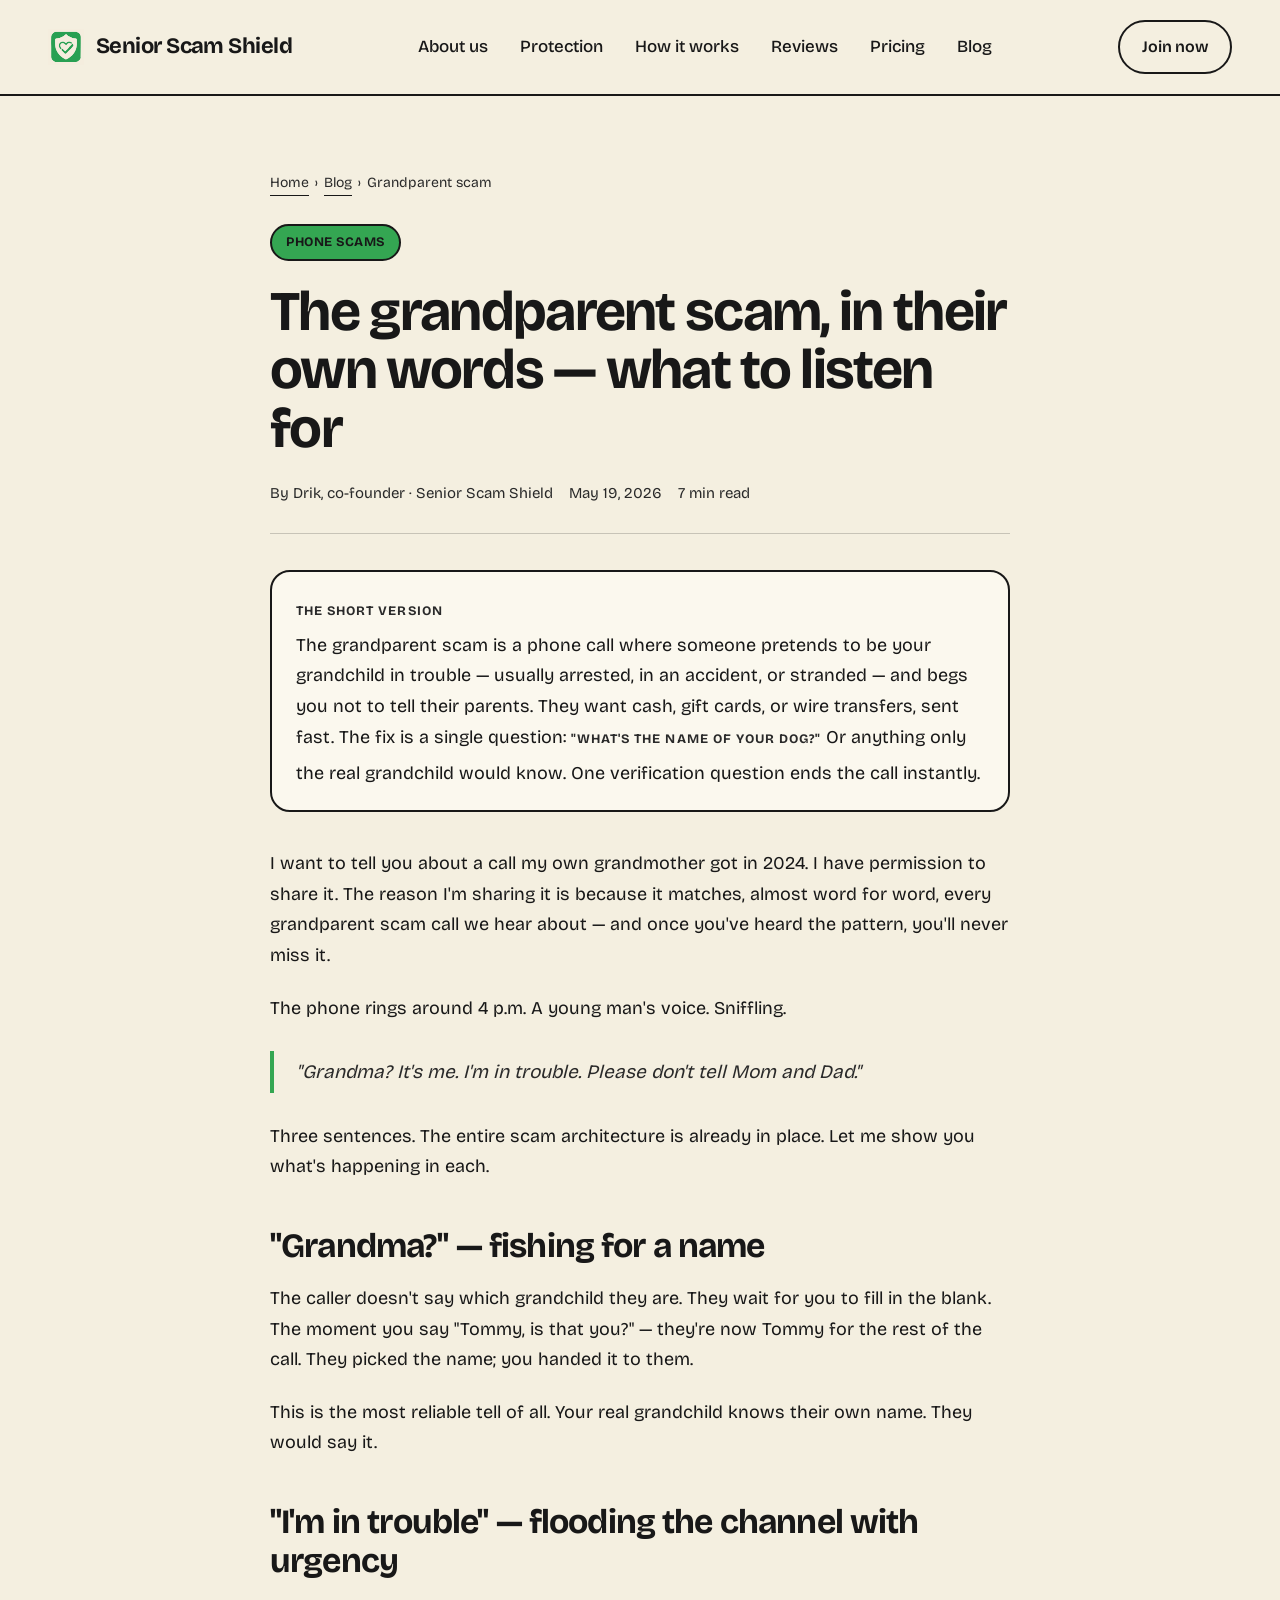
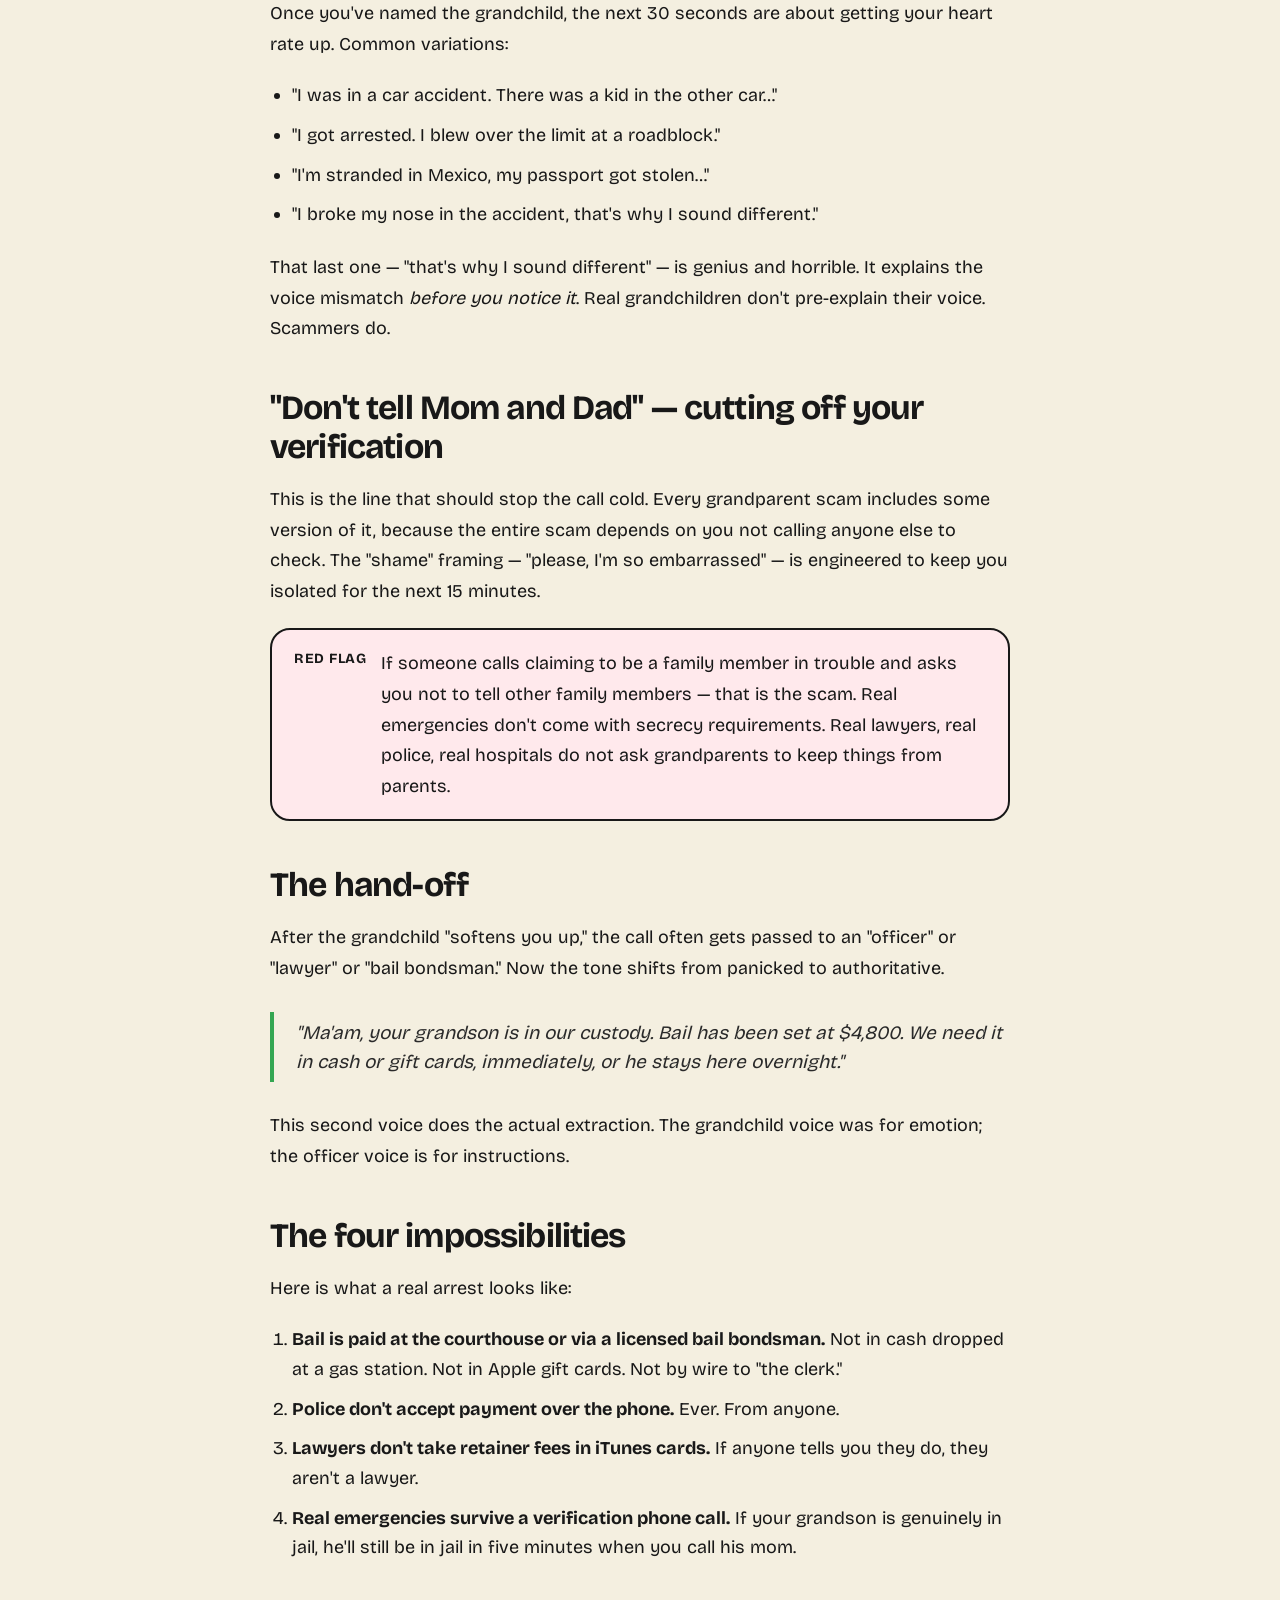
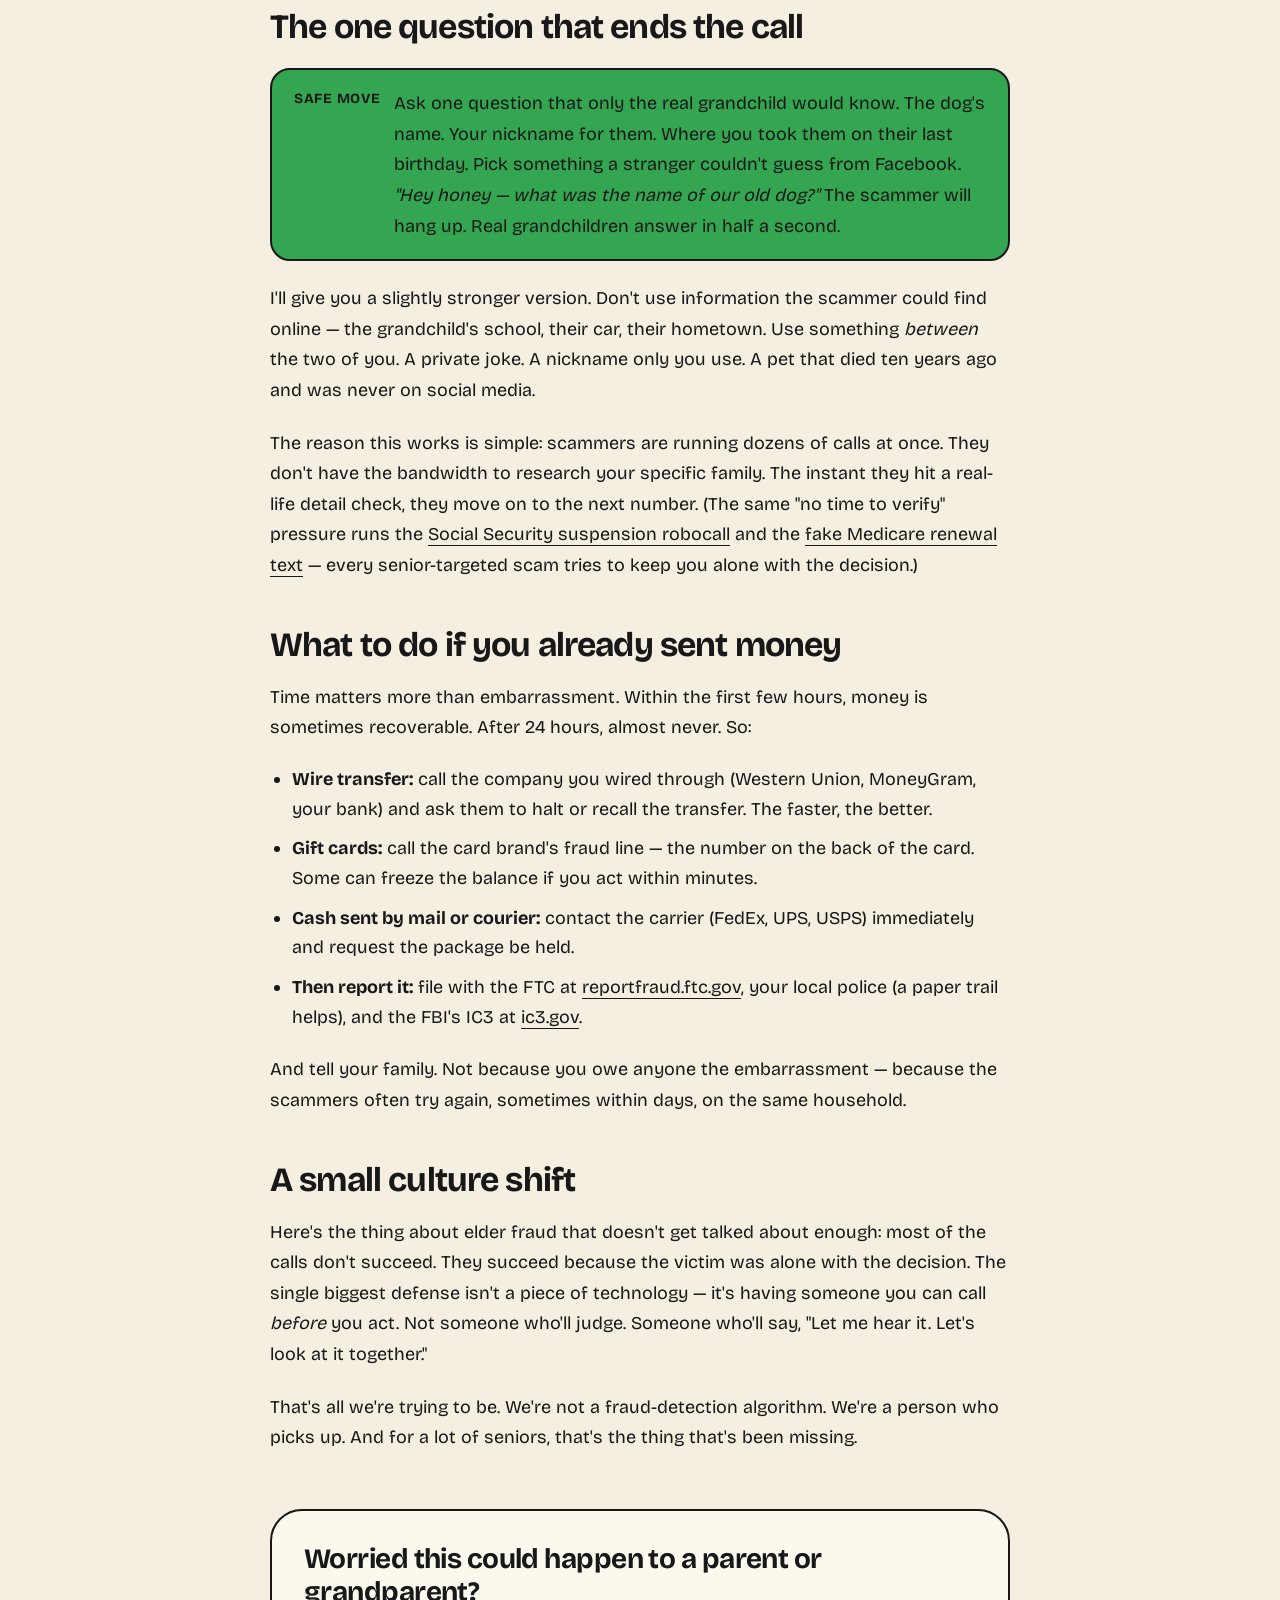
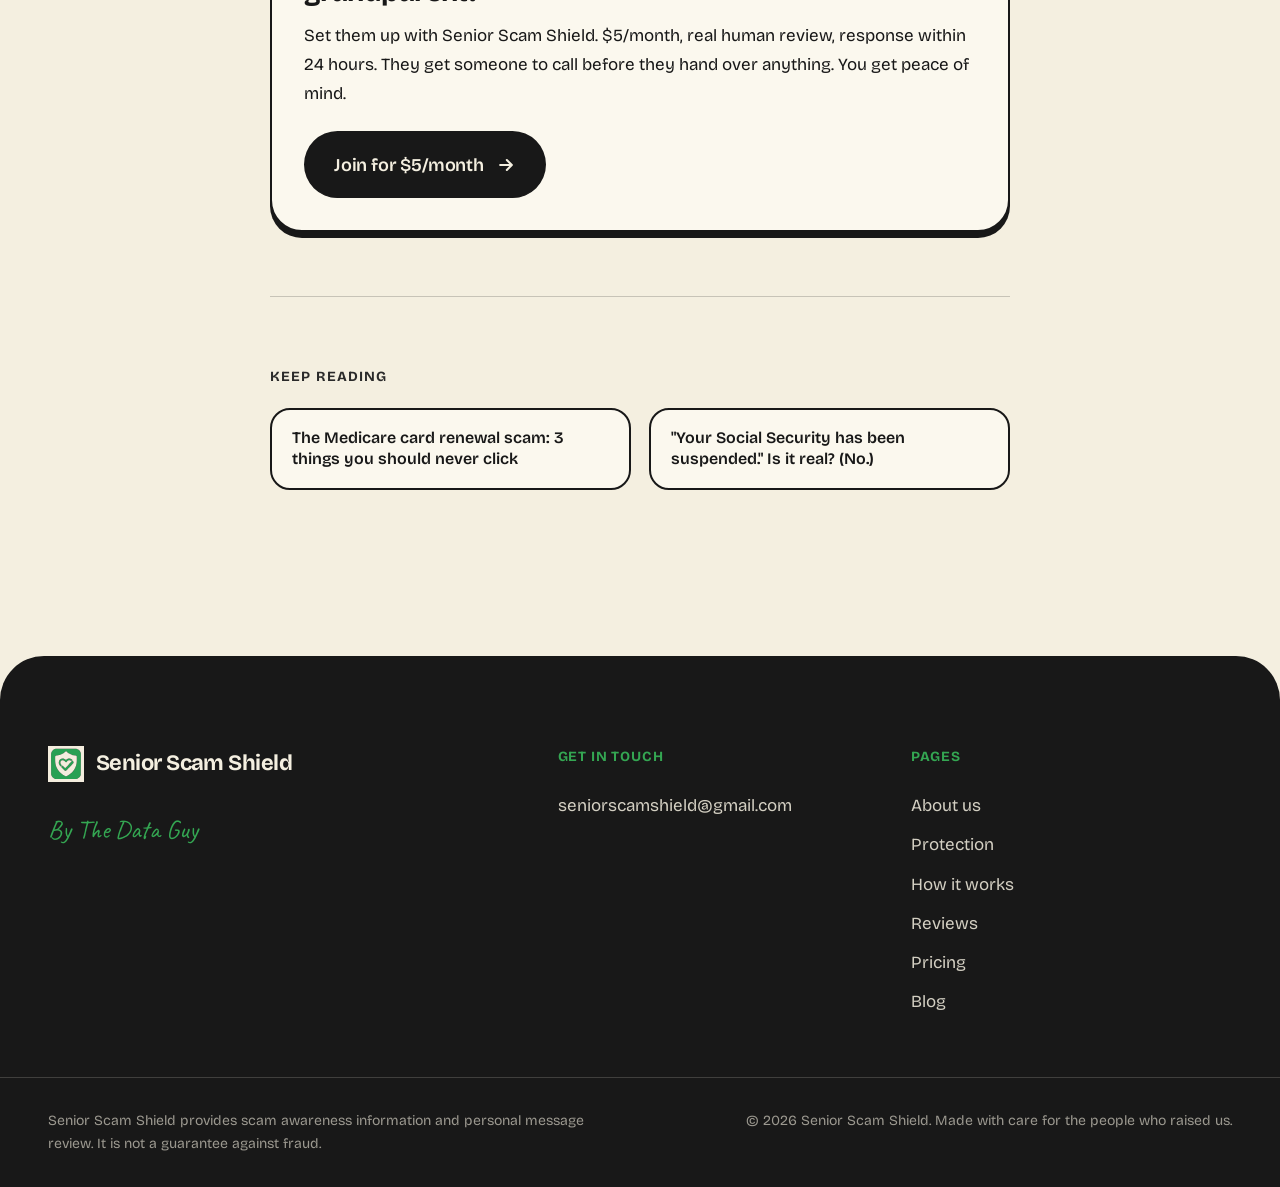
==== commit 537742f9: "Improve SEO: review schema, internal links, image sitemap, 404 page - Point homepage scam-example ca" ====
--- a/blog/grandparent-scam.html
+++ b/blog/grandparent-scam.html
@@ -179,7 +179,7 @@
 
       <p>I'll give you a slightly stronger version. Don't use information the scammer could find online — the grandchild's school, their car, their hometown. Use something <em>between</em> the two of you. A private joke. A nickname only you use. A pet that died ten years ago and was never on social media.</p>
 
-      <p>The reason this works is simple: scammers are running dozens of calls at once. They don't have the bandwidth to research your specific family. The instant they hit a real-life detail check, they move on to the next number.</p>
+      <p>The reason this works is simple: scammers are running dozens of calls at once. They don't have the bandwidth to research your specific family. The instant they hit a real-life detail check, they move on to the next number. (The same "no time to verify" pressure runs the <a href="social-security-suspended-call.html">Social Security suspension robocall</a> and the <a href="medicare-card-renewal-scam.html">fake Medicare renewal text</a> — every senior-targeted scam tries to keep you alone with the decision.)</p>
 
       <h2>What to do if you already sent money</h2>
       <p>Time matters more than embarrassment. Within the first few hours, money is sometimes recoverable. After 24 hours, almost never. So:</p>
